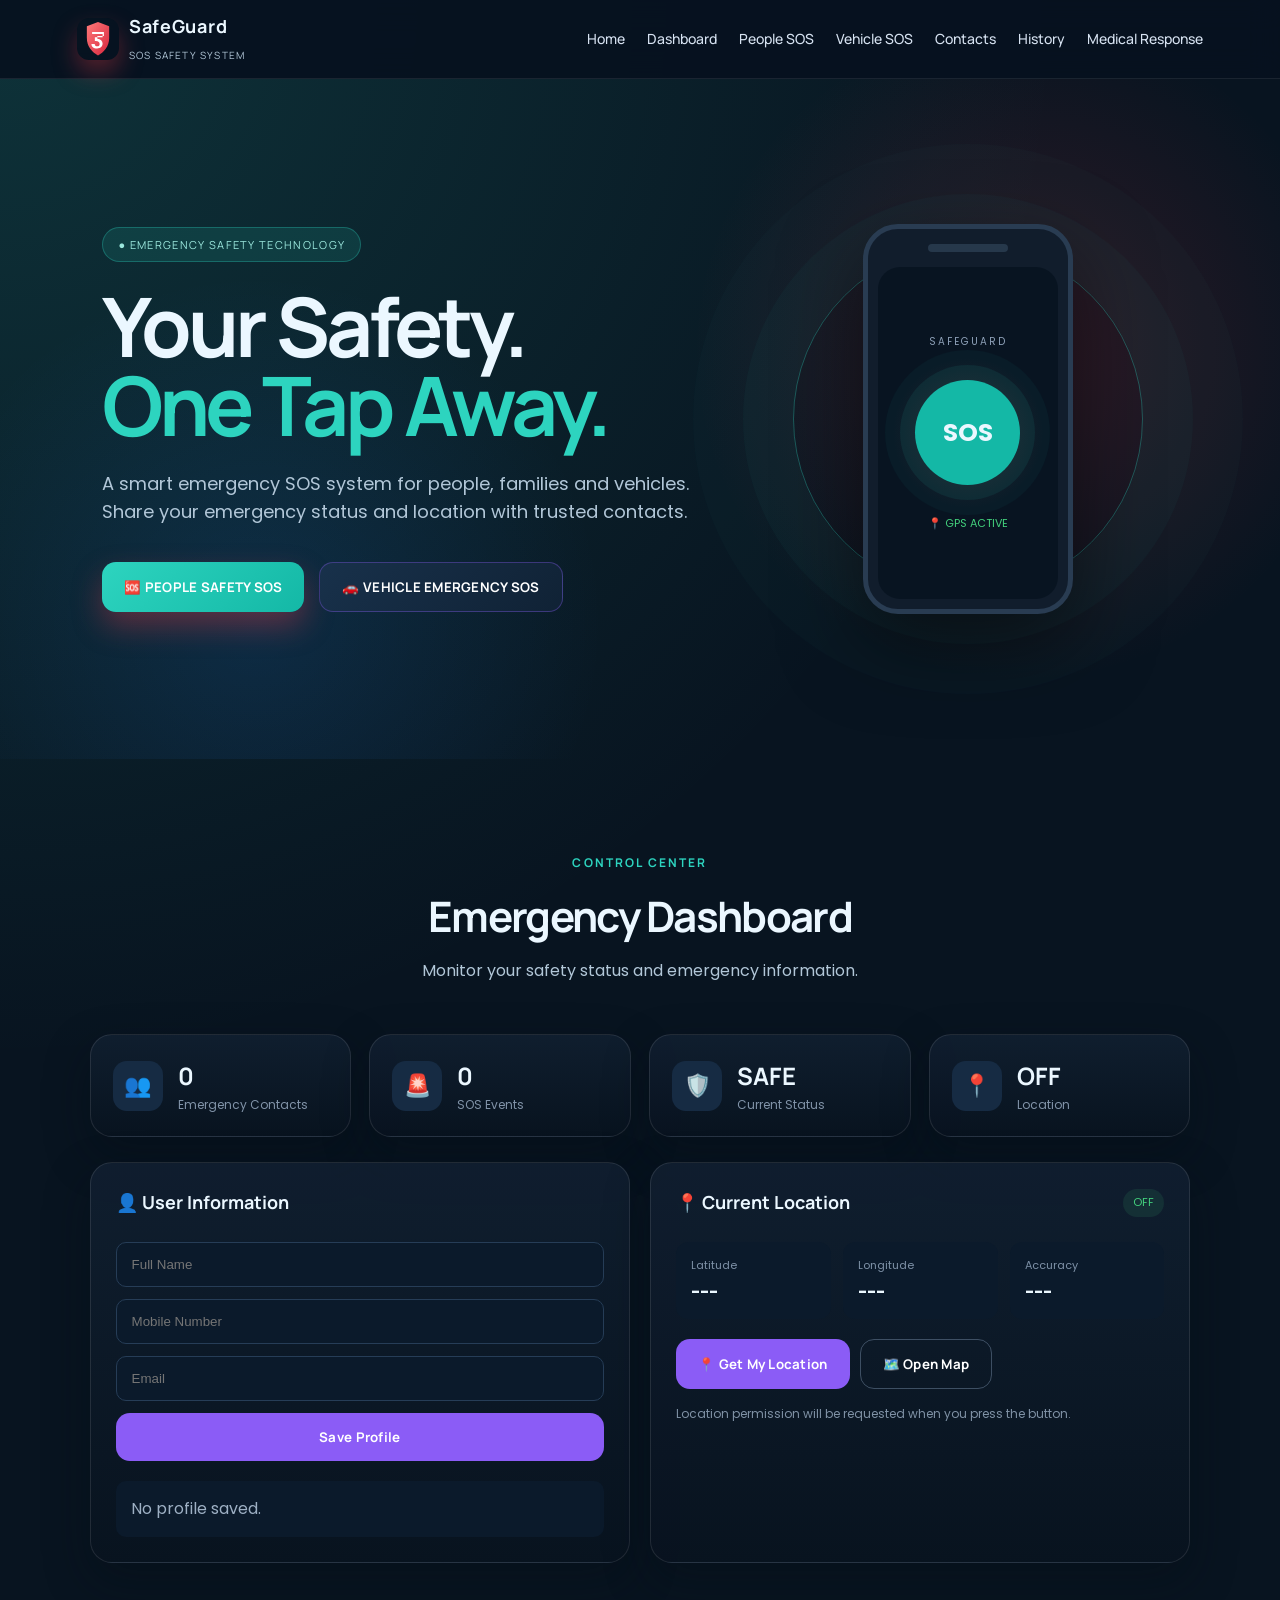
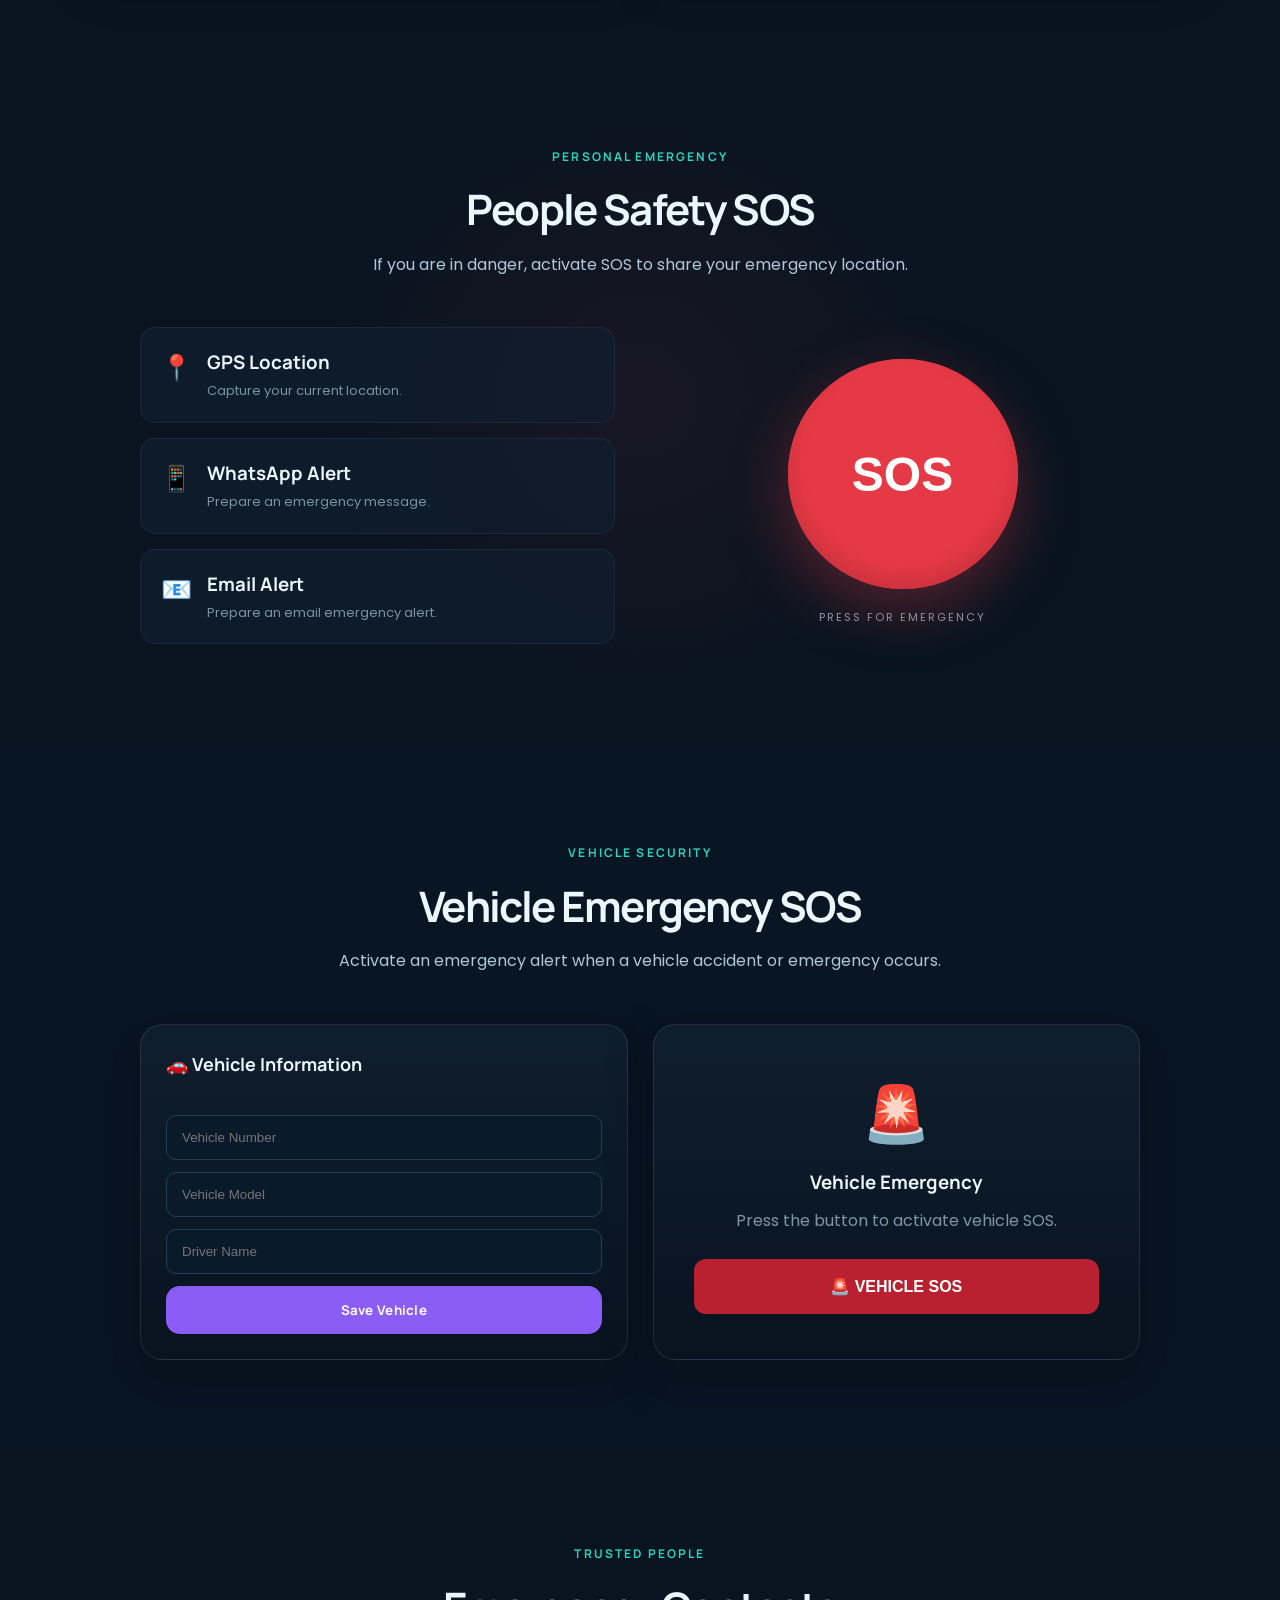
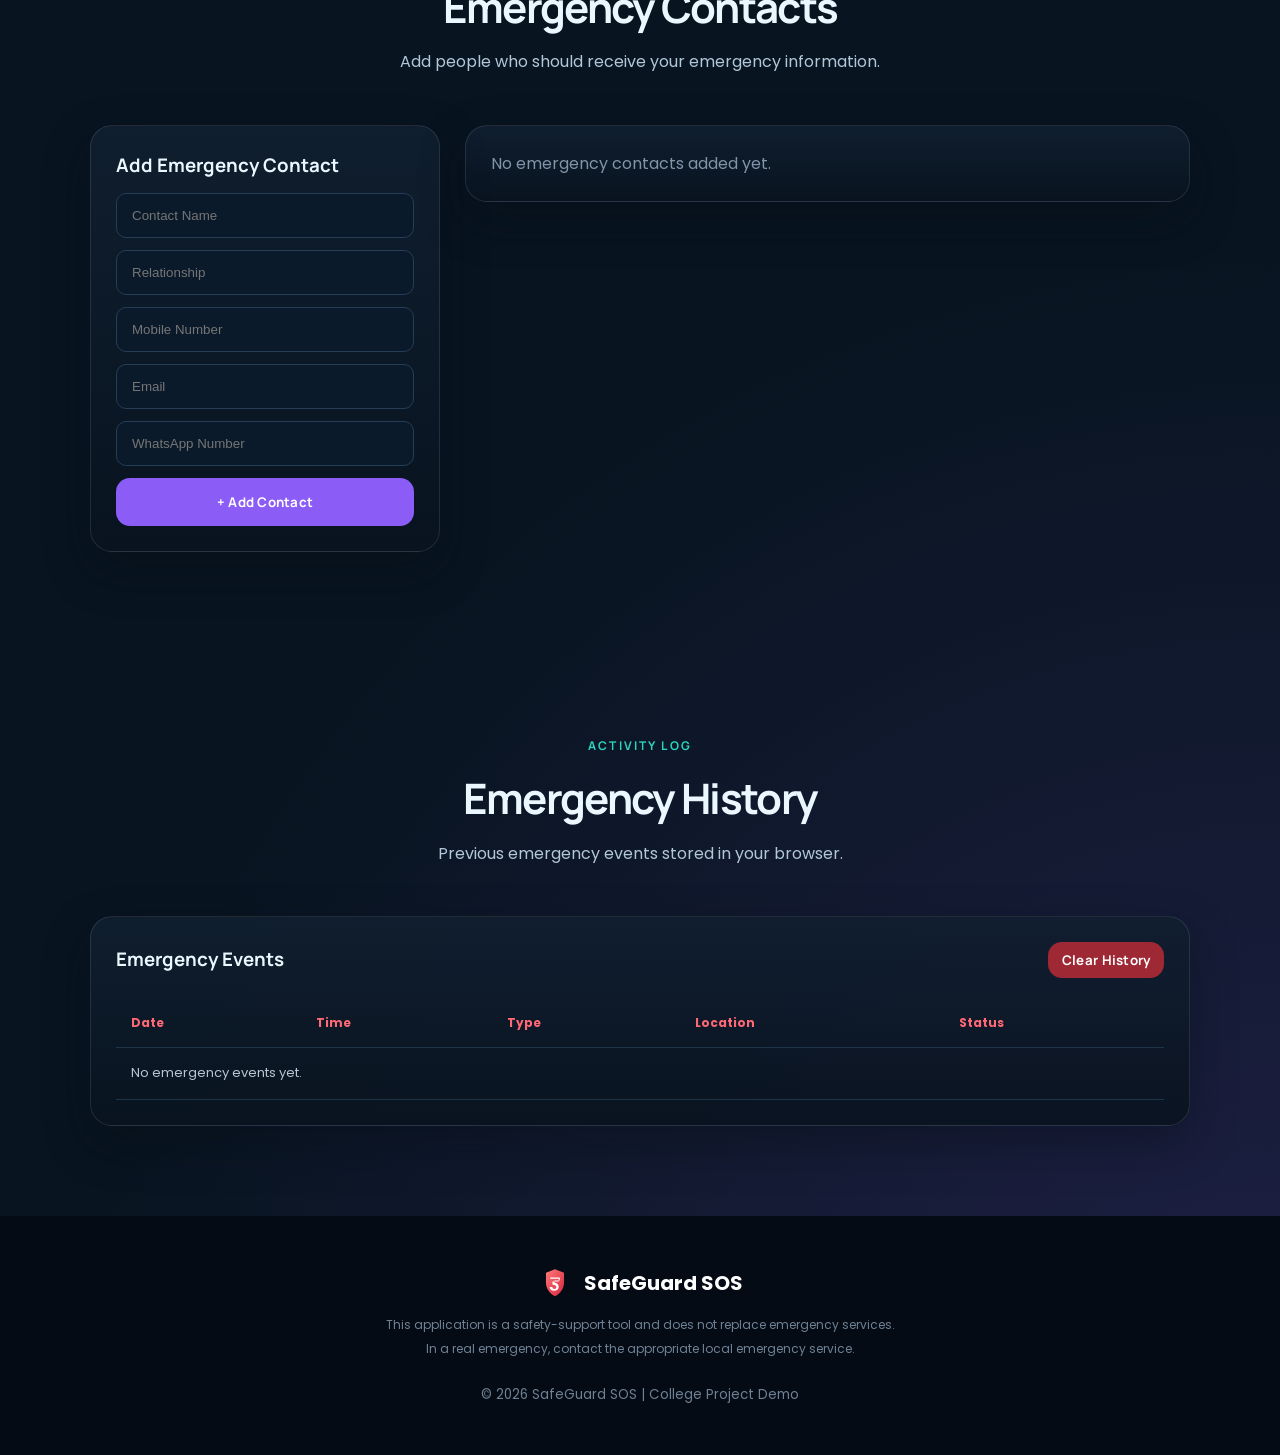
==== index.html @ 3268b8ea "Add files via upload" ====
<!doctype html>
<html lang="en">
  <head>
    <meta charset="UTF-8" />
    <meta name="viewport" content="width=device-width, initial-scale=1.0" />
    <meta name="description" content="SafeGuard SOS Emergency Safety System" />
    <title>SafeGuard SOS | Emergency Safety System</title>
    <link rel="stylesheet" href="style.css" />
  </head>

  <body>
    <!-- ================= NAVBAR ================= -->
    <header class="navbar">
      <div class="logo">
        <span class="logo-icon" aria-label="SafeGuard SOS logo">
          <svg viewBox="0 0 64 64" aria-hidden="true">
            <defs>
              <linearGradient
                id="logoGradient"
                x1="0%"
                y1="0%"
                x2="100%"
                y2="100%"
              >
                <stop offset="0%" stop-color="#ff7a7a" />
                <stop offset="100%" stop-color="#d7263d" />
              </linearGradient>
            </defs>
            <path
              d="M32 6 L49 12.5 V30.5 C49 43 41.5 52 32 57 C22.5 52 15 43 15 30.5 V12.5 L32 6 Z"
              fill="url(#logoGradient)"
            />
            <path
              d="M23 21.5H41V27.5H31V31.5C35.8 31.8 39 34.5 39 39C39 43.7 35.6 46.5 30.5 46.5C25.5 46.5 22 43.8 22 39.5H27C27 41.9 28.5 43.2 30.8 43.2C33.3 43.2 34.5 42 34.5 39.6C34.5 36.7 32.8 35.6 28.8 35.1L27.2 34.9V29.2H39V24.2H23V21.5Z"
              fill="#fff"
            />
          </svg>
        </span>
        <div>
          <strong>SafeGuard</strong>
          <small>SOS Safety System</small>
        </div>
      </div>

      <nav id="navMenu">
        <a href="#home">Home</a>
        <a href="#dashboard">Dashboard</a>
        <a href="#people">People SOS</a>
        <a href="#vehicle">Vehicle SOS</a>
        <a href="#contacts">Contacts</a>
        <a href="#history">History</a>
        <a href="medical-response.html">Medical Response</a>
      </nav>

      <button class="menu-btn" id="menuBtn">☰</button>
    </header>

    <!-- ================= HERO ================= -->
    <section id="home" class="hero">
      <div class="hero-content">
        <span class="badge">● EMERGENCY SAFETY TECHNOLOGY</span>

        <h1>Your Safety.<br /><span>One Tap Away.</span></h1>

        <p>
          A smart emergency SOS system for people, families and vehicles. Share
          your emergency status and location with trusted contacts.
        </p>

        <div class="hero-buttons">
          <button class="btn danger" onclick="startSOS('People Safety')">
            🆘 PEOPLE SAFETY SOS
          </button>

          <button class="btn secondary" onclick="startSOS('Vehicle Emergency')">
            🚗 VEHICLE EMERGENCY SOS
          </button>
        </div>
      </div>

      <div class="hero-visual">
        <div class="radar"></div>
        <div class="phone">
          <div class="phone-top"></div>
          <div class="phone-screen">
            <div class="mini-status">SAFEGUARD</div>
            <div class="mini-sos">SOS</div>
            <div class="mini-location">📍 GPS ACTIVE</div>
          </div>
        </div>
      </div>
    </section>

    <!-- ================= DASHBOARD ================= -->
    <section id="dashboard" class="section">
      <div class="section-title">
        <span>CONTROL CENTER</span>
        <h2>Emergency Dashboard</h2>
        <p>Monitor your safety status and emergency information.</p>
      </div>

      <div class="stats-grid">
        <div class="stat-card">
          <div class="stat-icon">👥</div>
          <div>
            <h3 id="contactCount">0</h3>
            <p>Emergency Contacts</p>
          </div>
        </div>

        <div class="stat-card">
          <div class="stat-icon">🚨</div>
          <div>
            <h3 id="eventCount">0</h3>
            <p>SOS Events</p>
          </div>
        </div>

        <div class="stat-card">
          <div class="stat-icon">🛡️</div>
          <div>
            <h3 id="statusText">SAFE</h3>
            <p>Current Status</p>
          </div>
        </div>

        <div class="stat-card">
          <div class="stat-icon">📍</div>
          <div>
            <h3 id="locationState">OFF</h3>
            <p>Location</p>
          </div>
        </div>
      </div>

      <div class="dashboard-grid">
        <div class="card profile-card">
          <div class="card-header">
            <h3>👤 User Information</h3>
          </div>

          <div class="profile-form">
            <input id="userName" type="text" placeholder="Full Name" />
            <input id="userMobile" type="tel" placeholder="Mobile Number" />
            <input id="userEmail" type="email" placeholder="Email" />
            <button class="btn primary" onclick="saveProfile()">
              Save Profile
            </button>
          </div>

          <div id="profileDisplay" class="profile-display">
            No profile saved.
          </div>
        </div>

        <div class="card location-card">
          <div class="card-header">
            <h3>📍 Current Location</h3>
            <span id="locationBadge" class="status-badge">OFF</span>
          </div>

          <div class="location-data">
            <div>
              <span>Latitude</span>
              <strong id="latitude">---</strong>
            </div>

            <div>
              <span>Longitude</span>
              <strong id="longitude">---</strong>
            </div>

            <div>
              <span>Accuracy</span>
              <strong id="accuracy">---</strong>
            </div>
          </div>

          <div class="button-row">
            <button class="btn primary" onclick="getCurrentLocation()">
              📍 Get My Location
            </button>

            <button class="btn outline" onclick="openMap()">🗺️ Open Map</button>
          </div>

          <p id="locationMessage" class="small-message">
            Location permission will be requested when you press the button.
          </p>
        </div>
      </div>
    </section>

    <!-- ================= PEOPLE SOS ================= -->
    <section id="people" class="section sos-section">
      <div class="section-title">
        <span>PERSONAL EMERGENCY</span>
        <h2>People Safety SOS</h2>
        <p>
          If you are in danger, activate SOS to share your emergency location.
        </p>
      </div>

      <div class="sos-container">
        <div class="sos-info">
          <div class="feature">
            <span>📍</span>
            <div>
              <h3>GPS Location</h3>
              <p>Capture your current location.</p>
            </div>
          </div>

          <div class="feature">
            <span>📱</span>
            <div>
              <h3>WhatsApp Alert</h3>
              <p>Prepare an emergency message.</p>
            </div>
          </div>

          <div class="feature">
            <span>📧</span>
            <div>
              <h3>Email Alert</h3>
              <p>Prepare an email emergency alert.</p>
            </div>
          </div>
        </div>

        <div class="sos-button-wrapper">
          <div class="pulse-ring"></div>
          <button class="big-sos" onclick="startSOS('People Safety')">
            SOS
          </button>
          <p>PRESS FOR EMERGENCY</p>
        </div>
      </div>
    </section>

    <!-- ================= VEHICLE SOS ================= -->
    <section id="vehicle" class="section vehicle-section">
      <div class="section-title">
        <span>VEHICLE SECURITY</span>
        <h2>Vehicle Emergency SOS</h2>
        <p>
          Activate an emergency alert when a vehicle accident or emergency
          occurs.
        </p>
      </div>

      <div class="vehicle-grid">
        <div class="card">
          <div class="card-header">
            <h3>🚗 Vehicle Information</h3>
          </div>

          <input id="vehicleNumber" type="text" placeholder="Vehicle Number" />
          <input id="vehicleModel" type="text" placeholder="Vehicle Model" />
          <input id="driverName" type="text" placeholder="Driver Name" />

          <button class="btn primary full" onclick="saveVehicle()">
            Save Vehicle
          </button>
        </div>

        <div class="vehicle-sos-card">
          <div class="vehicle-icon">🚨</div>
          <h3>Vehicle Emergency</h3>
          <p>Press the button to activate vehicle SOS.</p>

          <button
            class="vehicle-sos-btn"
            onclick="startSOS('Vehicle Emergency')"
          >
            🚨 VEHICLE SOS
          </button>
        </div>
      </div>
    </section>

    <!-- ================= CONTACTS ================= -->
    <section id="contacts" class="section">
      <div class="section-title">
        <span>TRUSTED PEOPLE</span>
        <h2>Emergency Contacts</h2>
        <p>Add people who should receive your emergency information.</p>
      </div>

      <div class="contacts-grid">
        <div class="card contact-form">
          <h3>Add Emergency Contact</h3>

          <input id="contactName" type="text" placeholder="Contact Name" />
          <input id="relationship" type="text" placeholder="Relationship" />
          <input id="contactMobile" type="tel" placeholder="Mobile Number" />
          <input id="contactEmail" type="email" placeholder="Email" />
          <input id="whatsappNumber" type="tel" placeholder="WhatsApp Number" />

          <button class="btn primary full" onclick="saveContact()">
            + Add Contact
          </button>
        </div>

        <div>
          <div id="contactsList" class="contact-list"></div>
        </div>
      </div>
    </section>

    <!-- ================= HISTORY ================= -->
    <section id="history" class="section">
      <div class="section-title">
        <span>ACTIVITY LOG</span>
        <h2>Emergency History</h2>
        <p>Previous emergency events stored in your browser.</p>
      </div>

      <div class="card history-card">
        <div class="history-top">
          <h3>Emergency Events</h3>
          <button class="btn danger-small" onclick="clearHistory()">
            Clear History
          </button>
        </div>

        <div class="table-container">
          <table>
            <thead>
              <tr>
                <th>Date</th>
                <th>Time</th>
                <th>Type</th>
                <th>Location</th>
                <th>Status</th>
              </tr>
            </thead>

            <tbody id="historyTable"></tbody>
          </table>
        </div>
      </div>
    </section>

    <!-- ================= EMERGENCY RESULT ================= -->
    <section id="emergencyResult" class="section emergency-result hidden">
      <div class="emergency-active">
        <div class="emergency-icon">🚨</div>

        <h2>SOS ACTIVE</h2>

        <p id="emergencyType">Emergency detected</p>

        <div class="message-box">
          <h3>Emergency Message</h3>
          <textarea id="emergencyMessage" readonly></textarea>

          <div class="button-row">
            <button class="btn primary" onclick="copyMessage()">
              📋 COPY MESSAGE
            </button>

            <button class="btn whatsapp" onclick="sendWhatsAppAlert()">
              💬 SEND VIA WHATSAPP
            </button>

            <button class="btn email" onclick="sendEmailAlert()">
              📧 SEND EMAIL ALERT
            </button>
          </div>
        </div>

        <div class="button-row response-actions">
          <a class="btn primary medical-link" href="medical-response.html"
            >🩺 DOCTOR & AMBULANCE DETAILS</a
          >
          <button class="btn resolve" onclick="resolveEmergency()">
            ✓ RESOLVE EMERGENCY
          </button>
        </div>
      </div>
    </section>

    <!-- ================= FOOTER ================= -->
    <footer>
      <div class="footer-logo">
        <span class="footer-logo-mark" aria-label="SafeGuard SOS logo">
          <svg viewBox="0 0 64 64" aria-hidden="true">
            <defs>
              <linearGradient
                id="footerLogoGradient"
                x1="0%"
                y1="0%"
                x2="100%"
                y2="100%"
              >
                <stop offset="0%" stop-color="#ff7a7a" />
                <stop offset="100%" stop-color="#d7263d" />
              </linearGradient>
            </defs>
            <path
              d="M32 6 L49 12.5 V30.5 C49 43 41.5 52 32 57 C22.5 52 15 43 15 30.5 V12.5 L32 6 Z"
              fill="url(#footerLogoGradient)"
            />
            <path
              d="M23 21.5H41V27.5H31V31.5C35.8 31.8 39 34.5 39 39C39 43.7 35.6 46.5 30.5 46.5C25.5 46.5 22 43.8 22 39.5H27C27 41.9 28.5 43.2 30.8 43.2C33.3 43.2 34.5 42 34.5 39.6C34.5 36.7 32.8 35.6 28.8 35.1L27.2 34.9V29.2H39V24.2H23V21.5Z"
              fill="#fff"
            />
          </svg>
        </span>
        SafeGuard SOS
      </div>

      <p>
        This application is a safety-support tool and does not replace emergency
        services.
      </p>

      <p>
        In a real emergency, contact the appropriate local emergency service.
      </p>

      <small>© 2026 SafeGuard SOS | College Project Demo</small>
    </footer>

    <!-- ================= COUNTDOWN MODAL ================= -->
    <div id="countdownModal" class="modal hidden">
      <div class="modal-content">
        <div class="modal-icon">🚨</div>

        <h2 id="countdownTitle">SOS ACTIVATING...</h2>

        <p>
          Tap ACTIVATE NOW to send the emergency alert, or CANCEL SOS to exit.
        </p>

        <div class="button-row center">
          <button class="btn danger" onclick="activateNow()">
            ACTIVATE NOW
          </button>

          <button class="btn outline" onclick="cancelSOS()">CANCEL SOS</button>
        </div>
      </div>
    </div>

    <!-- ================= TOAST ================= -->
    <div id="toast" class="toast"></div>

    <script src="script.js"></script>
  </body>
</html>
---- style.css ----
/* =========================================
   SAFEGUARD SOS
   MAIN STYLESHEET
========================================= */

@import url('https://fonts.googleapis.com/css2?family=Manrope:wght@400;500;600;700;800&family=Poppins:wght@400;500;600;700;800&display=swap');

:root {
  --bg-900: #081420;
  --bg-800: #102235;
  --bg-700: #18314b;
  --card: rgba(15, 28, 39, 0.82);
  --card-strong: rgba(19, 36, 48, 0.96);
  --primary: #2dd4bf;
  --primary-strong: #14b8a6;
  --secondary: #8b5cf6;
  --secondary-deep: #7c3aed;
  --text: #ebf7ff;
  --muted: #b2c7d8;
  --muted-2: #7d8ea4;
  --line: rgba(255, 255, 255, 0.1);
  --shadow: 0 18px 45px rgba(4, 12, 20, 0.38);
}

* {
  margin: 0;
  padding: 0;
  box-sizing: border-box;
}

html {
  scroll-behavior: smooth;
}

body {
  font-family: 'Poppins', 'Segoe UI', sans-serif;
  background:
    radial-gradient(circle at top left, rgba(45, 212, 191, 0.16), transparent 22%),
    radial-gradient(circle at bottom right, rgba(139, 92, 246, 0.18), transparent 25%),
    var(--bg-900);
  color: var(--text);
  line-height: 1.6;
}

h1,
h2,
h3,
.logo strong,
.logo small,
.navbar a,
.btn,
.badge,
.section-title span {
  font-family: 'Manrope', 'Poppins', sans-serif;
}

/* =========================================
   NAVBAR
========================================= */

.navbar {
  position: sticky;
  top: 0;
  z-index: 1000;

  min-height: 72px;
  padding: 12px 6%;

  display: flex;
  align-items: center;
  justify-content: space-between;

  background: rgba(7, 17, 31, 0.94);
  border-bottom: 1px solid rgba(255, 255, 255, 0.08);
  backdrop-filter: blur(15px);
}

.logo {
  display: flex;
  align-items: center;
  gap: 10px;
}

.logo-icon {
  width: 42px;
  height: 42px;

  display: grid;
  place-items: center;

  border-radius: 12px;
  overflow: hidden;
  box-shadow: 0 12px 24px rgba(230, 57, 70, 0.35);
}

.logo-icon svg,
.footer-logo-mark svg {
  display: block;
  width: 100%;
  height: 100%;
}

.logo strong {
  display: block;
  font-size: 18px;
  font-weight: 700;
  letter-spacing: 0.04em;
}

.logo small {
  color: var(--muted);
  font-size: 10px;
  letter-spacing: 0.12em;
  text-transform: uppercase;
}

nav {
  display: flex;
  gap: 22px;
}

nav a {
  color: #d6e2f1;
  text-decoration: none;
  font-size: 14px;
  font-weight: 500;
  transition: 0.3s;
}

nav a:hover {
  color: var(--primary);
}

.menu-btn {
  display: none;
  background: none;
  border: none;
  color: white;
  font-size: 28px;
  cursor: pointer;
}

/* =========================================
   HERO
========================================= */

.hero {
  min-height: 680px;

  display: flex;
  align-items: center;
  justify-content: space-between;

  padding: 80px 8%;

  background:
    radial-gradient(
      circle at 80% 40%,
      rgba(230, 57, 70, 0.18),
      transparent 30%
    ),
    radial-gradient(
      circle at 20% 80%,
      rgba(38, 132, 255, 0.13),
      transparent 30%
    );
}

.hero-content {
  max-width: 650px;
}

.badge {
  display: inline-block;

  padding: 8px 15px;
  margin-bottom: 25px;

  color: #9be7dd;
  background: rgba(45, 212, 191, 0.12);

  border: 1px solid rgba(45, 212, 191, 0.3);
  border-radius: 50px;

  font-size: 11px;
  letter-spacing: 0.12em;
  text-transform: uppercase;
}

.hero h1 {
  font-size: clamp(45px, 7vw, 82px);
  line-height: 0.96;
  margin-bottom: 25px;
  letter-spacing: -0.05em;
  font-weight: 700;
}

.hero h1 span {
  color: var(--primary);
}

.hero p {
  max-width: 600px;
  color: var(--muted);
  font-size: 18px;
  margin-bottom: 35px;
}

.hero-buttons {
  display: flex;
  gap: 15px;
  flex-wrap: wrap;
}

/* =========================================
   BUTTONS
========================================= */

.btn {
  border: none;
  border-radius: 14px;

  padding: 15px 22px;

  color: white;
  font-weight: 700;
  letter-spacing: 0.02em;

  cursor: pointer;
  transition: 0.25s ease;
}

.btn:hover {
  transform: translateY(-2px);
  box-shadow: 0 10px 24px rgba(0, 0, 0, 0.2);
}

.danger {
  background: linear-gradient(135deg, var(--primary), var(--primary-strong));
  box-shadow: 0 14px 30px rgba(230, 57, 70, 0.36);
}

.secondary {
  background: linear-gradient(135deg, var(--bg-700), var(--bg-800));
  border: 1px solid rgba(139, 92, 246, 0.35);
}

.primary {
  background: var(--secondary);
}

.outline {
  background: transparent;
  border: 1px solid rgba(155, 180, 211, 0.35);
}

.whatsapp {
  background: #10b981;
}

.email {
  background: #2864c7;
}

.resolve {
  background: #168b54;
}

.danger-small {
  padding: 9px 14px;
  background: #9e2935;
}

.full {
  width: 100%;
}

.button-row {
  display: flex;
  gap: 10px;
  flex-wrap: wrap;
}

.center {
  justify-content: center;
}

/* =========================================
   HERO PHONE
========================================= */

.hero-visual {
  width: 420px;
  height: 420px;

  position: relative;

  display: grid;
  place-items: center;
}

.radar {
  position: absolute;

  width: 350px;
  height: 350px;

  border-radius: 50%;

  border: 1px solid rgba(45, 212, 191, 0.35);
  box-shadow:
    0 0 0 50px rgba(45, 212, 191, 0.03),
    0 0 0 100px rgba(45, 212, 191, 0.02);
}

.phone {
  position: relative;
  z-index: 2;

  width: 210px;
  height: 390px;

  padding: 10px;

  background: #111d2c;

  border: 5px solid #293c52;
  border-radius: 35px;

  box-shadow: 0 30px 80px rgba(0, 0, 0, 0.5);
}

.phone-top {
  width: 80px;
  height: 8px;

  margin: 5px auto 15px;

  background: #26384b;
  border-radius: 20px;
}

.phone-screen {
  height: calc(100% - 28px);

  display: flex;
  flex-direction: column;
  align-items: center;
  justify-content: center;

  background:
    radial-gradient(circle, rgba(230, 57, 70, 0.16), transparent 40%), #081421;

  border-radius: 22px;
}

.mini-status {
  color: #8ea1b8;
  font-size: 10px;
  letter-spacing: 2px;
}

.mini-sos {
  width: 105px;
  height: 105px;

  display: grid;
  place-items: center;

  margin: 30px 0;

  background: var(--primary-strong);

  border-radius: 50%;

  font-size: 25px;
  font-weight: bold;

  box-shadow:
    0 0 0 15px rgba(45, 212, 191, 0.08),
    0 0 0 30px rgba(45, 212, 191, 0.04);
}

.mini-location {
  color: #43d17d;
  font-size: 11px;
}

/* =========================================
   SECTIONS
========================================= */

.section {
  padding: 90px 7%;
}

.section-title {
  text-align: center;
  max-width: 700px;
  margin: 0 auto 50px;
}

.section-title span {
  color: var(--primary);
  font-size: 12px;
  font-weight: 700;
  letter-spacing: 0.18em;
  text-transform: uppercase;
}

.section-title h2 {
  font-size: clamp(32px, 4vw, 42px);
  margin: 8px 0;
  letter-spacing: -0.04em;
}

.section-title p {
  color: var(--muted);
}

/* =========================================
   CARDS
========================================= */

.card,
.stat-card,
.vehicle-sos-card,
.map-card,
.emergency-active {
  background: linear-gradient(180deg, rgba(17, 31, 48, 0.9), rgba(9, 19, 31, 0.9));

  border: 1px solid var(--line);

  border-radius: 22px;

  box-shadow: var(--shadow);
}

.card {
  padding: 25px;
}

.card-header {
  display: flex;
  justify-content: space-between;
  align-items: center;
  margin-bottom: 25px;
}

.card-header h3 {
  font-size: 18px;
}

/* =========================================
   STATS
========================================= */

.stats-grid {
  display: grid;
  grid-template-columns: repeat(4, 1fr);
  gap: 18px;
  margin-bottom: 25px;
}

.stat-card {
  padding: 22px;

  display: flex;
  align-items: center;
  gap: 15px;
}

.stat-icon {
  width: 50px;
  height: 50px;

  display: grid;
  place-items: center;

  background: #162b43;
  border-radius: 14px;

  font-size: 22px;
}

.stat-card h3 {
  font-size: 24px;
}

.stat-card p {
  color: #8193a8;
  font-size: 12px;
}

/* =========================================
   DASHBOARD
========================================= */

.dashboard-grid {
  display: grid;
  grid-template-columns: 1fr 1fr;
  gap: 20px;
}

.profile-form {
  display: grid;
  gap: 12px;
}

input,
textarea {
  width: 100%;

  padding: 14px 15px;

  background: #0b1a2b;

  border: 1px solid #263d57;
  border-radius: 10px;

  color: white;

  outline: none;
}

input:focus,
textarea:focus {
  border-color: #247cff;
}

.profile-display {
  margin-top: 20px;

  padding: 15px;

  background: #0b1a2b;

  border-radius: 10px;

  color: #9eb0c4;
}

.location-data {
  display: grid;
  grid-template-columns: repeat(3, 1fr);
  gap: 12px;
  margin-bottom: 20px;
}

.location-data div,
.map-details > div {
  padding: 15px;
  background: #0b1a2b;
  border-radius: 12px;
}

.location-data span,
.map-details span {
  display: block;
  color: #7e91a7;
  font-size: 11px;
}

.location-data strong,
.map-details strong {
  display: block;
  margin-top: 4px;
  word-break: break-word;
}

.status-badge {
  padding: 5px 10px;
  background: rgba(67, 209, 125, 0.1);
  color: #43d17d;
  border-radius: 30px;
  font-size: 11px;
}

.small-message {
  margin-top: 15px;
  color: #7f91a5;
  font-size: 12px;
}

/* =========================================
   PEOPLE SOS
========================================= */

.sos-section {
  background: radial-gradient(
    circle at center,
    rgba(230, 57, 70, 0.08),
    transparent 45%
  );
}

.sos-container {
  max-width: 1000px;
  margin: auto;

  display: grid;
  grid-template-columns: 1fr 1fr;
  align-items: center;
  gap: 50px;
}

.feature {
  display: flex;
  gap: 15px;

  padding: 20px;

  margin-bottom: 15px;

  background: rgba(17, 31, 48, 0.7);

  border: 1px solid rgba(255, 255, 255, 0.06);
  border-radius: 15px;
}

.feature > span {
  font-size: 25px;
}

.feature h3 {
  margin-bottom: 3px;
}

.feature p {
  color: #7f91a5;
  font-size: 13px;
}

.sos-button-wrapper {
  text-align: center;
  position: relative;
}

.big-sos {
  position: relative;
  z-index: 3;

  width: 230px;
  height: 230px;

  border: none;
  border-radius: 50%;

  background: #e63946;

  color: white;

  font-size: 48px;
  font-weight: 900;

  cursor: pointer;

  box-shadow:
    0 20px 60px rgba(230, 57, 70, 0.35),
    inset 0 -10px 20px rgba(0, 0, 0, 0.12);

  transition: 0.3s;
}

.big-sos:hover {
  transform: scale(1.04);
}

.sos-button-wrapper > p {
  margin-top: 20px;
  color: #8b9bae;
  font-size: 11px;
  letter-spacing: 2px;
}

.pulse-ring {
  position: absolute;

  width: 230px;
  height: 230px;

  left: 50%;
  top: 0;

  transform: translateX(-50%);

  border-radius: 50%;

  border: 2px solid #e63946;

  animation: pulse 2s infinite;
}

@keyframes pulse {
  0% {
    transform: translateX(-50%) scale(1);
    opacity: 0.8;
  }

  100% {
    transform: translateX(-50%) scale(1.7);
    opacity: 0;
  }
}

/* =========================================
   VEHICLE
========================================= */

.vehicle-section {
  background: #081522;
}

.vehicle-grid {
  display: grid;
  grid-template-columns: 1fr 1fr;
  gap: 25px;

  max-width: 1000px;
  margin: auto;
}

.vehicle-grid .card {
  display: flex;
  flex-direction: column;
  gap: 12px;
}

.vehicle-sos-card {
  padding: 40px;
  text-align: center;

  display: flex;
  flex-direction: column;
  align-items: center;
  justify-content: center;
}

.vehicle-icon {
  font-size: 55px;
  margin-bottom: 10px;
}

.vehicle-sos-card p {
  color: #8294a9;
  margin: 10px 0 25px;
}

.vehicle-sos-btn {
  width: 100%;
  padding: 18px;

  background: #b92131;

  color: white;
  border: none;
  border-radius: 12px;

  font-weight: bold;
  font-size: 16px;

  cursor: pointer;
}

/* =========================================
   CONTACTS
========================================= */

.contacts-grid {
  max-width: 1100px;
  margin: auto;

  display: grid;
  grid-template-columns: 350px 1fr;
  gap: 25px;
}

.contact-form {
  display: flex;
  flex-direction: column;
  gap: 12px;
}

.contact-list {
  display: grid;
  gap: 15px;
}

.contact-item {
  padding: 20px;

  background: #111f30;

  border: 1px solid rgba(255, 255, 255, 0.07);
  border-radius: 16px;

  display: flex;
  justify-content: space-between;
  align-items: center;
}

.contact-item h3 {
  margin-bottom: 5px;
}

.contact-item p {
  color: #8799ad;
  font-size: 13px;
}

/* =========================================
   MAP
========================================= */

.map-card {
  max-width: 1100px;
  margin: auto;

  padding: 25px;

  display: grid;
  grid-template-columns: 1.5fr 1fr;
  gap: 25px;
}

.map-placeholder {
  min-height: 350px;

  display: flex;
  flex-direction: column;
  align-items: center;
  justify-content: center;

  background:
    linear-gradient(rgba(20, 55, 75, 0.6) 1px, transparent 1px),
    linear-gradient(90deg, rgba(20, 55, 75, 0.6) 1px, transparent 1px), #081722;

  background-size: 40px 40px;

  border-radius: 15px;

  text-align: center;
}

.map-pin {
  font-size: 55px;
  animation: mapBounce 1.5s infinite;
}

@keyframes mapBounce {
  50% {
    transform: translateY(-10px);
  }
}

.map-placeholder p {
  color: #75889d;
}

.map-details {
  display: flex;
  flex-direction: column;
  gap: 12px;
}

/* =========================================
   HISTORY
========================================= */

.history-top {
  display: flex;
  align-items: center;
  justify-content: space-between;
  margin-bottom: 20px;
}

.table-container {
  overflow-x: auto;
}

table {
  width: 100%;
  border-collapse: collapse;
}

th,
td {
  text-align: left;
  padding: 15px;

  border-bottom: 1px solid #203449;

  white-space: nowrap;
}

th {
  color: #ff6875;
  font-size: 12px;
}

td {
  color: #b8c5d2;
  font-size: 13px;
}

/* =========================================
   EMERGENCY RESULT
========================================= */

.emergency-result {
  background: radial-gradient(
    circle at center,
    rgba(230, 57, 70, 0.15),
    transparent 50%
  );
}

.emergency-active {
  max-width: 850px;
  margin: auto;

  padding: 40px;

  text-align: center;

  border: 1px solid rgba(230, 57, 70, 0.3);
}

.emergency-icon {
  font-size: 55px;

  animation: emergencyBlink 1s infinite;
}

@keyframes emergencyBlink {
  50% {
    opacity: 0.35;
  }
}

.emergency-active h2 {
  color: #ff4757;
  font-size: 35px;
}

.emergency-active > p {
  color: #9aacbf;
  margin-bottom: 25px;
}

.message-box {
  text-align: left;

  padding: 20px;

  background: #081522;
  border-radius: 15px;
}

.message-box h3 {
  margin-bottom: 10px;
}

.message-box textarea {
  height: 180px;
  resize: none;
  margin-bottom: 15px;
}

/* =========================================
   MODAL
========================================= */

.modal {
  position: fixed;
  z-index: 3000;

  inset: 0;

  display: grid;
  place-items: center;

  padding: 20px;

  background: rgba(0, 0, 0, 0.75);
  backdrop-filter: blur(8px);
}

.modal-content {
  width: min(500px, 100%);

  padding: 40px;

  text-align: center;

  background: #101e2f;

  border: 1px solid rgba(255, 255, 255, 0.1);
  border-radius: 25px;
}

.modal-icon {
  font-size: 50px;
}

.modal-content h2 {
  margin-top: 10px;
  color: #ff4757;
}

#countdownNumber {
  font-size: 100px;
  font-weight: 900;
  color: #ff4757;

  line-height: 1.1;

  margin: 15px;
}

/* =========================================
   TOAST
========================================= */

.toast {
  position: fixed;

  right: 25px;
  bottom: 25px;

  z-index: 5000;

  max-width: 350px;

  padding: 15px 20px;

  background: #182a3e;

  border-left: 4px solid #247cff;

  border-radius: 10px;

  color: white;

  transform: translateY(150px);
  opacity: 0;

  transition: 0.3s;
}

.toast.show {
  transform: translateY(0);
  opacity: 1;
}

.toast.error {
  border-left-color: #e63946;
}

.toast.success {
  border-left-color: #43d17d;
}

/* =========================================
   FOOTER
========================================= */

footer {
  padding: 50px 7%;

  text-align: center;

  background: #040b14;

  color: #6f8195;
}

.footer-logo {
  display: flex;
  align-items: center;
  justify-content: center;
  gap: 12px;

  color: white;
  font-weight: bold;
  font-size: 20px;
  margin-bottom: 15px;
}

.footer-logo-mark {
  width: 34px;
  height: 34px;
  display: inline-flex;
  align-items: center;
  justify-content: center;
  border-radius: 10px;
  overflow: hidden;
}

footer p {
  font-size: 12px;
  max-width: 650px;
  margin: 5px auto;
}

footer small {
  display: block;
  margin-top: 25px;
}

/* =========================================
   UTILITY
========================================= */

.hidden {
  display: none !important;
}

/* =========================================
   RESPONSIVE
========================================= */

@media (max-width: 1000px) {
  nav {
    gap: 12px;
  }

  nav a {
    font-size: 12px;
  }

  .hero {
    text-align: center;
    flex-direction: column;
    gap: 60px;
  }

  .hero-buttons {
    justify-content: center;
  }

  .stats-grid {
    grid-template-columns: repeat(2, 1fr);
  }
}

@media (max-width: 768px) {
  .navbar {
    padding: 12px 5%;
  }

  nav {
    position: absolute;

    top: 72px;
    left: 0;
    right: 0;

    display: none;
    flex-direction: column;

    padding: 20px;

    background: #081522;

    border-bottom: 1px solid #203449;
  }

  nav.active {
    display: flex;
  }

  .menu-btn {
    display: block;
  }

  .hero {
    padding: 70px 5%;
    min-height: auto;
  }

  .hero-visual {
    transform: scale(0.8);
  }

  .section {
    padding: 70px 5%;
  }

  .dashboard-grid,
  .sos-container,
  .vehicle-grid,
  .contacts-grid,
  .map-card {
    grid-template-columns: 1fr;
  }

  .stats-grid {
    grid-template-columns: 1fr 1fr;
  }

  .location-data {
    grid-template-columns: 1fr;
  }

  .big-sos {
    width: 190px;
    height: 190px;
    font-size: 40px;
  }

  .pulse-ring {
    width: 190px;
    height: 190px;
  }
}

@media (max-width: 500px) {
  .hero h1 {
    font-size: 45px;
  }

  .hero p {
    font-size: 15px;
  }

  .stats-grid {
    grid-template-columns: 1fr;
  }

  .hero-buttons,
  .button-row {
    flex-direction: column;
  }

  .hero-buttons .btn,
  .button-row .btn {
    width: 100%;
  }

  .modal-content {
    padding: 25px;
  }

  #countdownNumber {
    font-size: 75px;
  }

  .emergency-active {
    padding: 20px;
  }
}


/* Medical response link shown after SOS activation */
.response-actions { justify-content: center; margin-top: 18px; }
.medical-link { display: inline-flex; align-items: center; justify-content: center; text-decoration: none; }
@media (max-width: 500px) { .response-actions { flex-direction: column; } .response-actions > * { width: 100%; text-align: center; } }
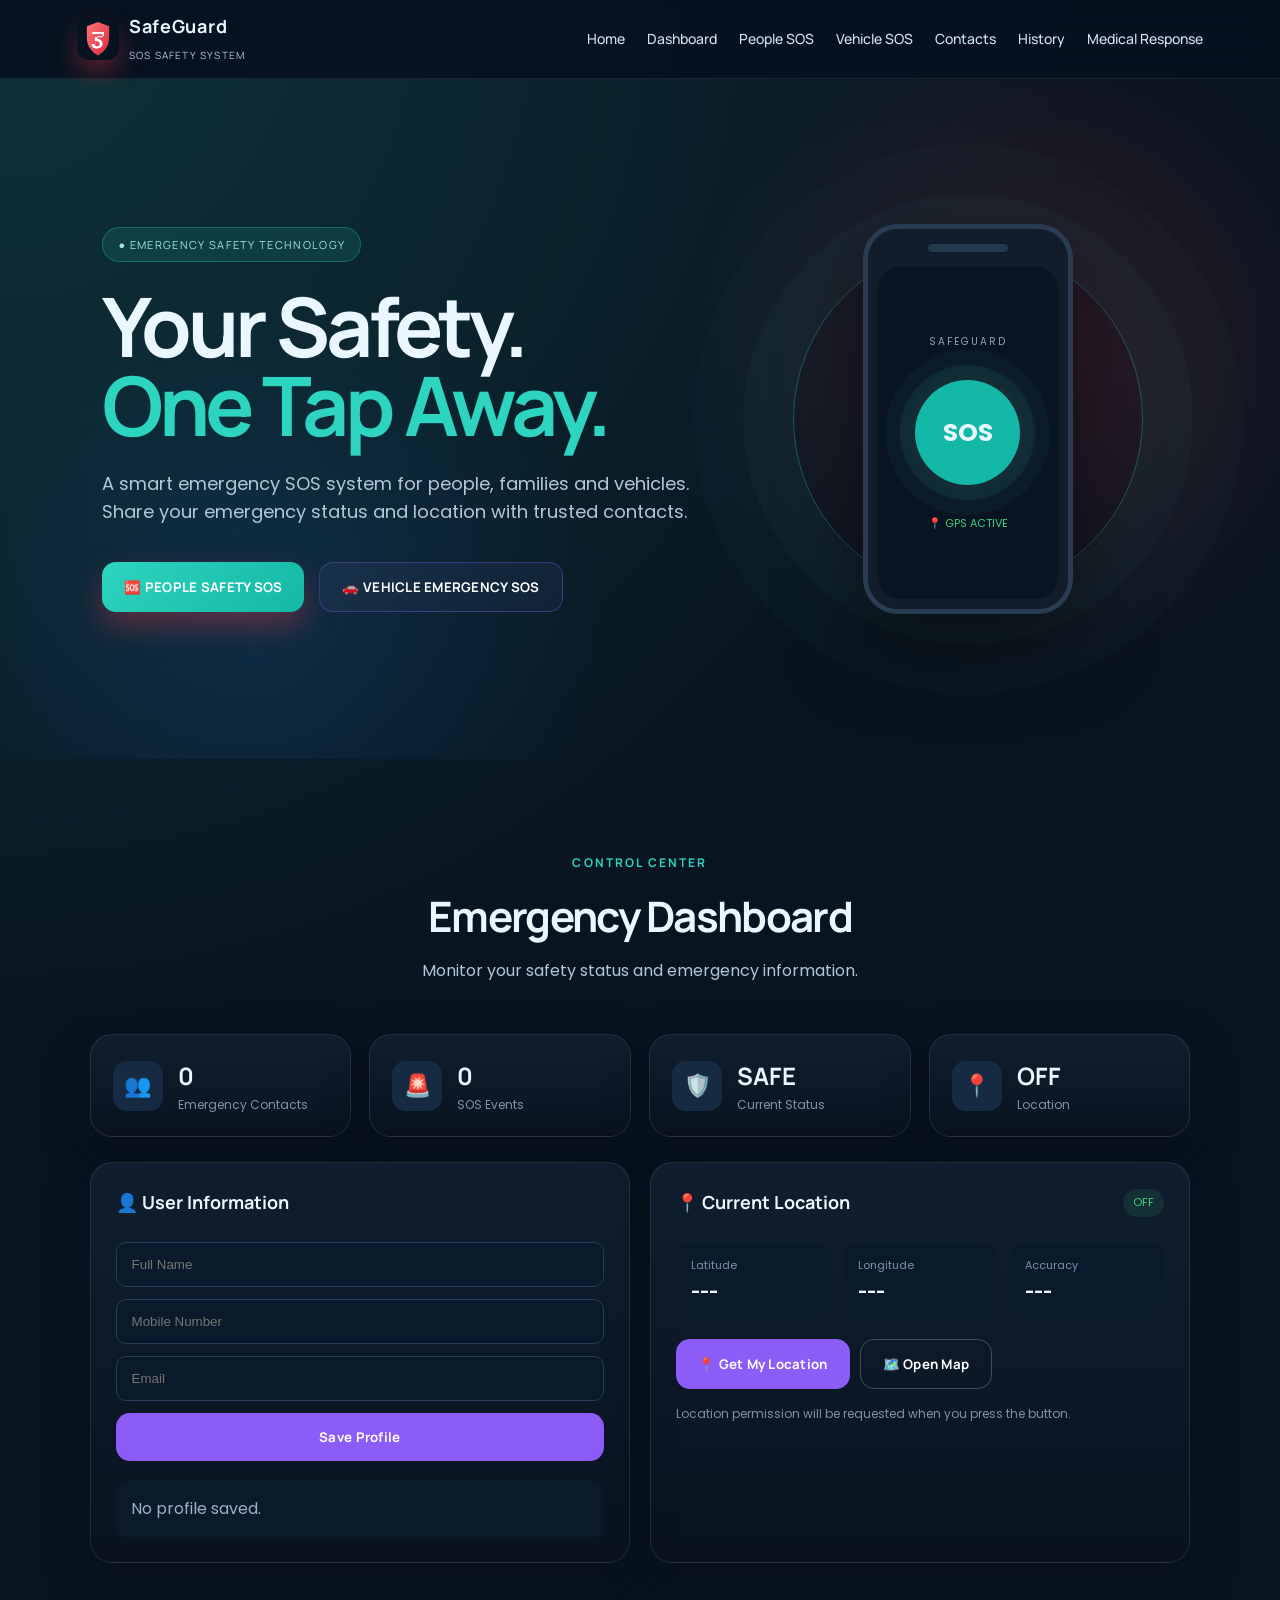
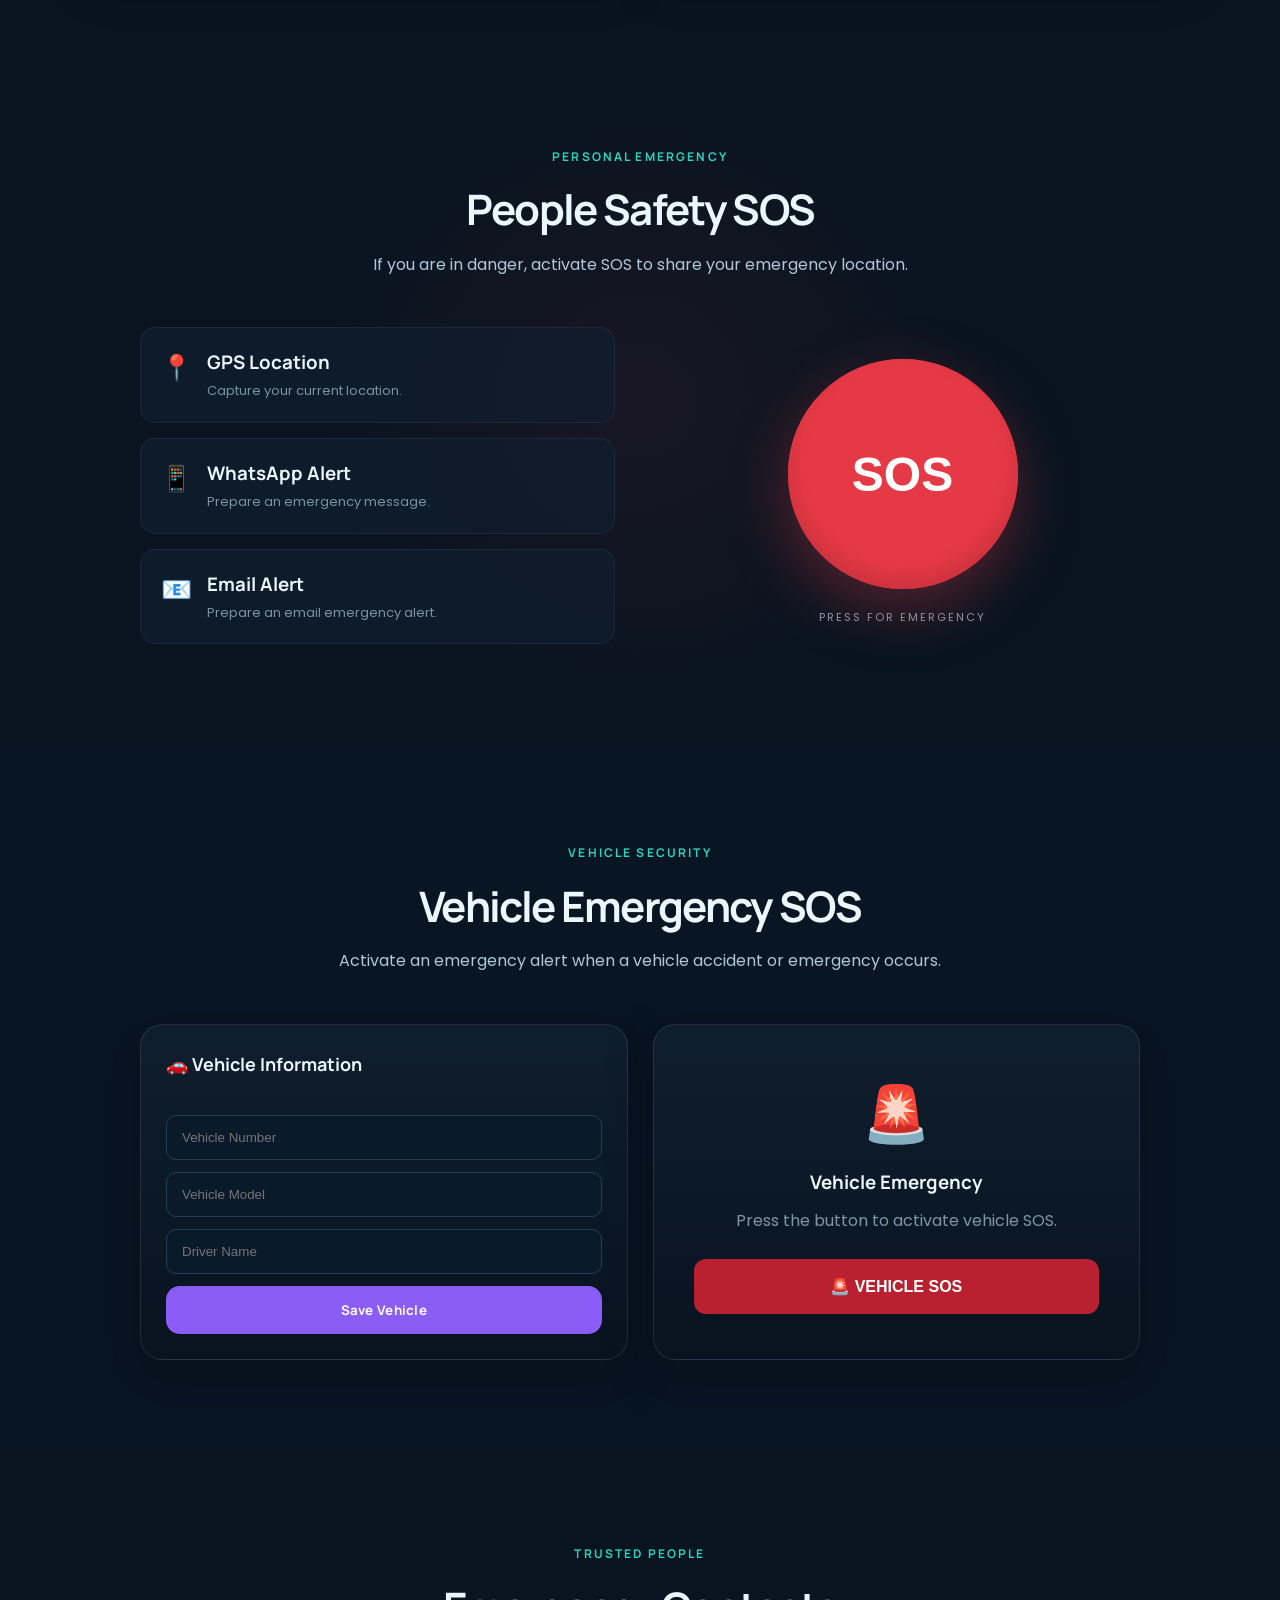
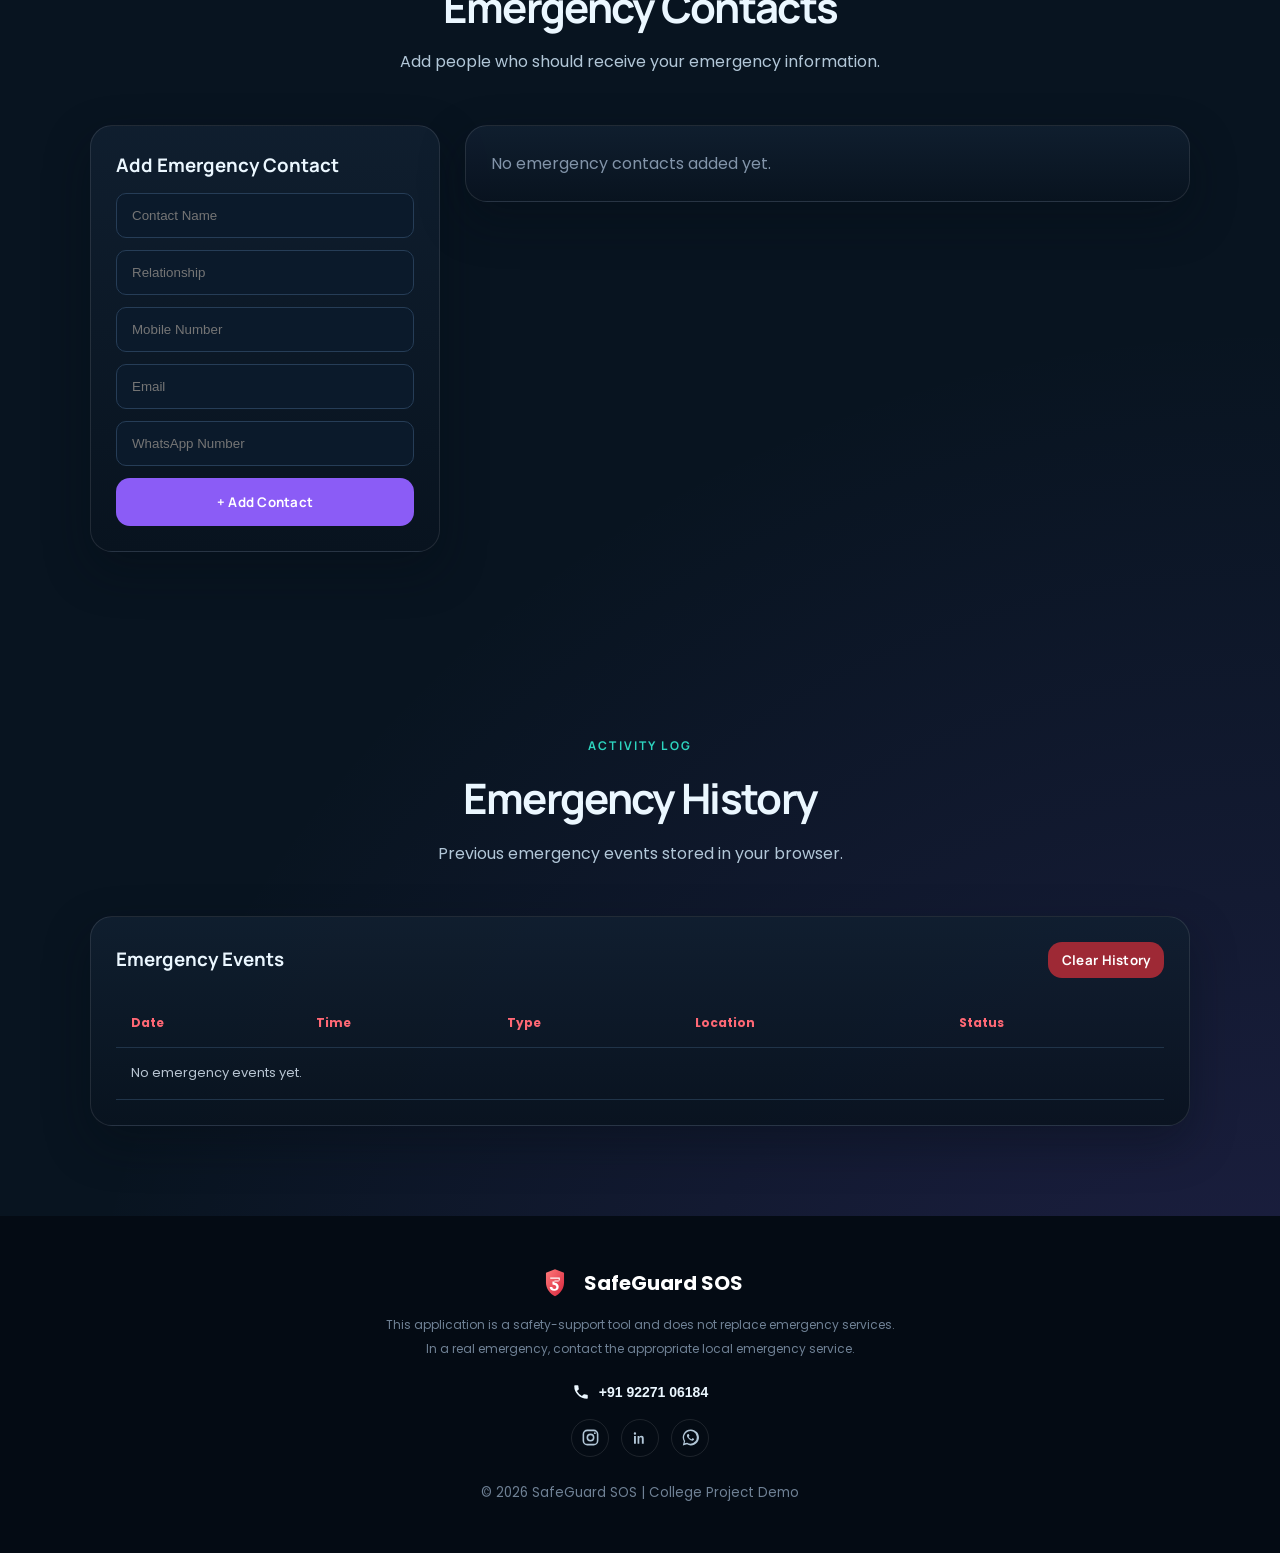
==== commit 783b2fed: "file name" ====
--- a/index.html
+++ b/index.html
@@ -420,6 +420,50 @@
         In a real emergency, contact the appropriate local emergency service.
       </p>
 
+      <div class="footer-contact">
+        <a class="footer-phone" href="tel:+919227106184">
+          <svg viewBox="0 0 24 24" aria-hidden="true">
+            <path
+              d="M6.6 10.8a15.1 15.1 0 0 0 6.6 6.6l2.2-2.2a1 1 0 0 1 1-.2 11.4 11.4 0 0 0 3.6.6 1 1 0 0 1 1 1V20a1 1 0 0 1-1 1A17 17 0 0 1 3 4a1 1 0 0 1 1-1h3.5a1 1 0 0 1 1 1 11.4 11.4 0 0 0 .6 3.6 1 1 0 0 1-.2 1z"
+              fill="currentColor"
+            />
+          </svg>
+          +91 92271 06184
+        </a>
+
+        <div class="footer-socials" aria-label="Social media">
+          <span class="footer-social-icon" role="img" aria-label="Instagram">
+            <svg viewBox="0 0 24 24" aria-hidden="true">
+              <rect x="3" y="3" width="18" height="18" rx="5" fill="none" stroke="currentColor" stroke-width="2" />
+              <circle cx="12" cy="12" r="4" fill="none" stroke="currentColor" stroke-width="2" />
+              <circle cx="17.5" cy="6.5" r="1.2" fill="currentColor" />
+            </svg>
+          </span>
+          <span class="footer-social-icon" role="img" aria-label="LinkedIn">
+            <svg viewBox="0 0 24 24" aria-hidden="true">
+              <path
+                d="M5 8.5a1.5 1.5 0 1 0 0-3 1.5 1.5 0 0 0 0 3ZM3.8 10h2.4v10H3.8zm4.5 0h2.3v1.4h.1a2.6 2.6 0 0 1 2.4-1.6c2.5 0 3 1.6 3 3.8V20h-2.4v-5.7c0-1.4 0-2.5-1.5-2.5s-1.7 1.2-1.7 2.4V20H8.3z"
+                fill="currentColor"
+              />
+            </svg>
+          </span>
+          <a
+            class="footer-social-icon"
+            href="https://wa.me/919227106184"
+            target="_blank"
+            rel="noopener noreferrer"
+            aria-label="Chat with SafeGuard SOS on WhatsApp"
+          >
+            <svg viewBox="0 0 24 24" aria-hidden="true">
+              <path
+                d="M12 2a9.8 9.8 0 0 0-8.4 14.8L2.3 22l5.3-1.4A10 10 0 1 0 12 2Zm0 17.8a8 8 0 0 1-4.1-1.1l-.3-.2-3.1.8.8-3-.2-.3A8 8 0 1 1 12 19.8Zm4.4-6c-.2-.1-1.4-.7-1.6-.8s-.4-.1-.5.1-.6.8-.8 1-.3.2-.5.1a6.5 6.5 0 0 1-1.9-1.2 7.1 7.1 0 0 1-1.3-1.6c-.1-.2 0-.3.1-.4l.4-.5.3-.4c.1-.1 0-.3 0-.4s-.5-1.3-.7-1.8c-.2-.5-.4-.4-.5-.4h-.5c-.2 0-.4.1-.6.3s-.8.8-.8 1.9.8 2.2.9 2.4a9.8 9.8 0 0 0 3.7 3.3c.5.2.9.4 1.2.5.5.2 1 .2 1.4.1.4-.1 1.4-.6 1.6-1.1s.2-1 .1-1.1-.2-.2-.4-.3Z"
+                fill="currentColor"
+              />
+            </svg>
+          </a>
+        </div>
+      </div>
+
       <small>© 2026 SafeGuard SOS | College Project Demo</small>
     </footer>
 
--- a/style.css
+++ b/style.css
@@ -1103,6 +1103,66 @@
   margin: 5px auto;
 }
 
+.footer-contact {
+  display: flex;
+  flex-direction: column;
+  align-items: center;
+  gap: 16px;
+  margin-top: 22px;
+}
+
+.footer-phone {
+  display: inline-flex;
+  align-items: center;
+  gap: 9px;
+  color: var(--text);
+  font-size: 14px;
+  font-weight: 600;
+  text-decoration: none;
+}
+
+.footer-phone:hover {
+  color: var(--primary);
+}
+
+.footer-phone svg {
+  width: 18px;
+  height: 18px;
+}
+
+.footer-socials {
+  display: flex;
+  align-items: center;
+  gap: 12px;
+}
+
+.footer-social-icon {
+  width: 38px;
+  height: 38px;
+  display: inline-flex;
+  align-items: center;
+  justify-content: center;
+  border: 1px solid var(--line);
+  border-radius: 50%;
+  color: var(--muted);
+  transition: color 0.2s ease, background 0.2s ease, border-color 0.2s ease;
+}
+
+.footer-social-icon svg {
+  width: 19px;
+  height: 19px;
+}
+
+a.footer-social-icon {
+  text-decoration: none;
+}
+
+a.footer-social-icon:hover {
+  color: white;
+  background: #25d366;
+  border-color: #25d366;
+}
+
 footer small {
   display: block;
   margin-top: 25px;
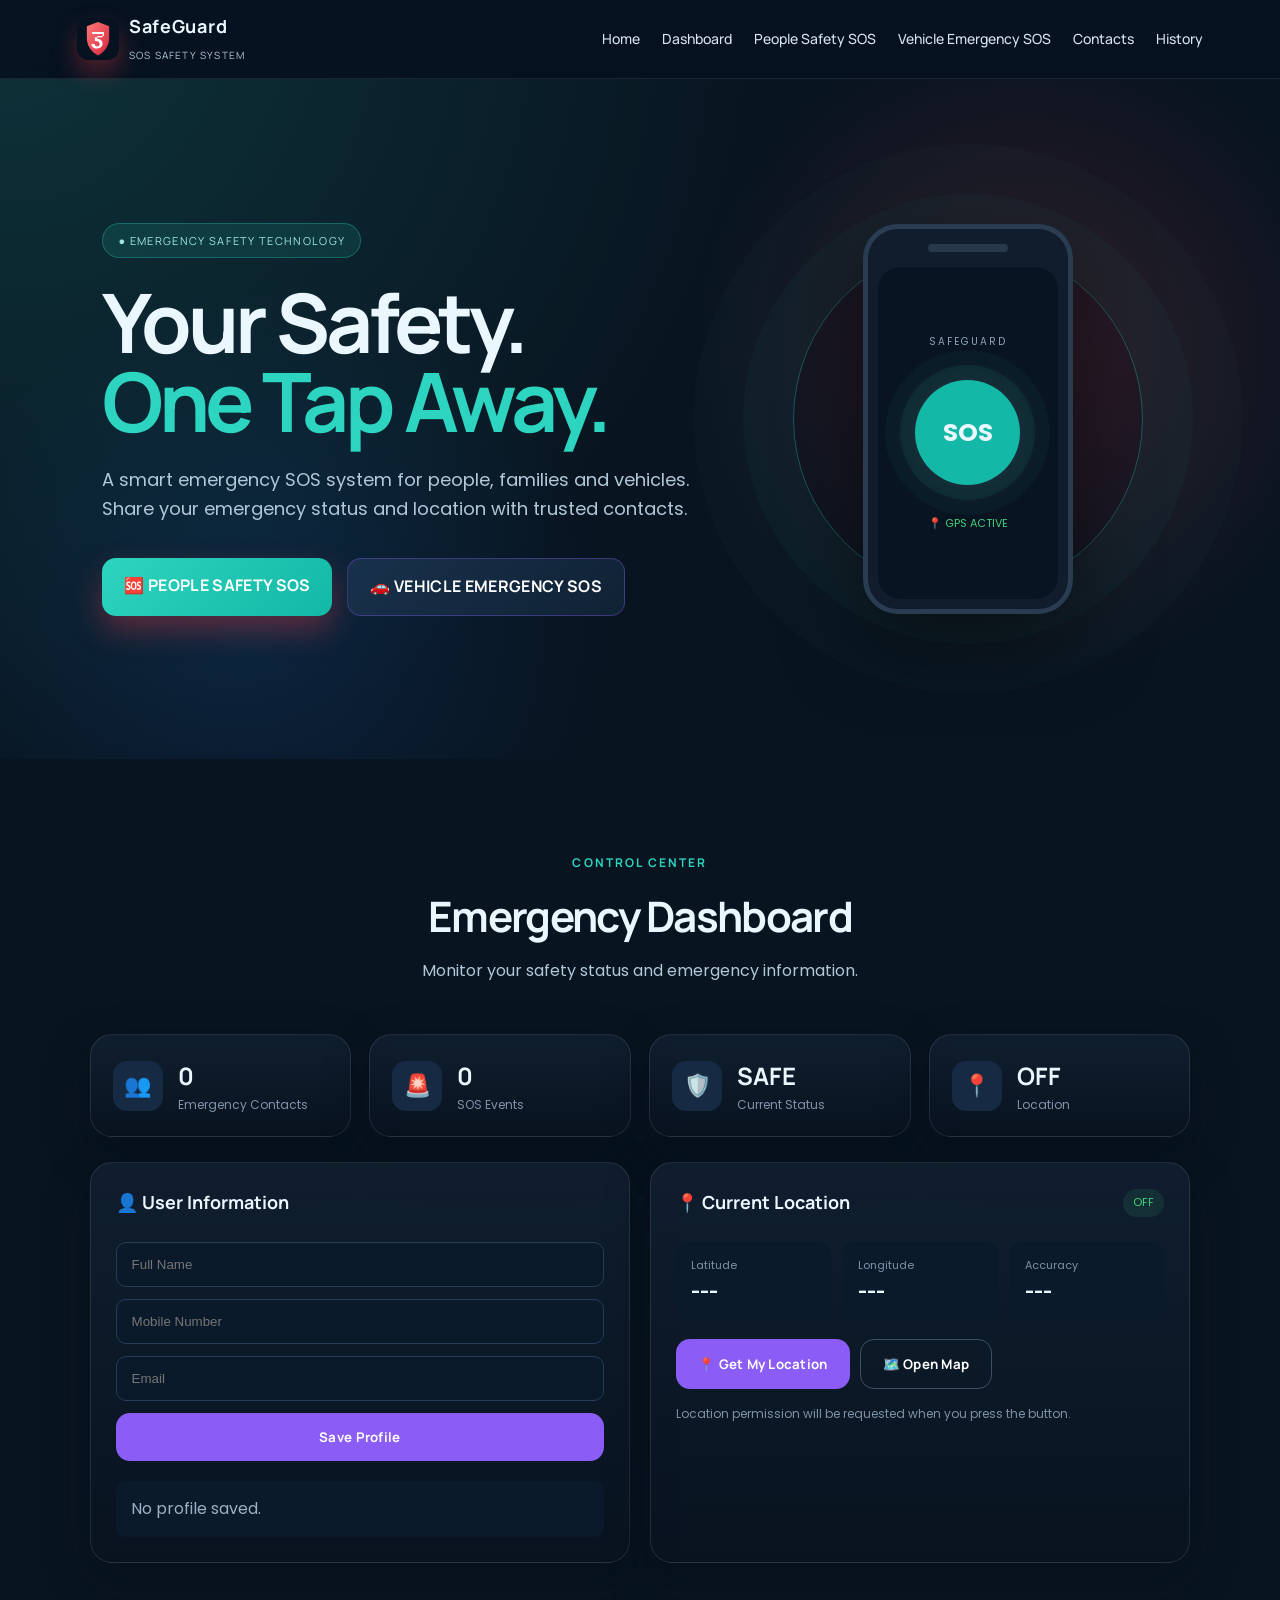
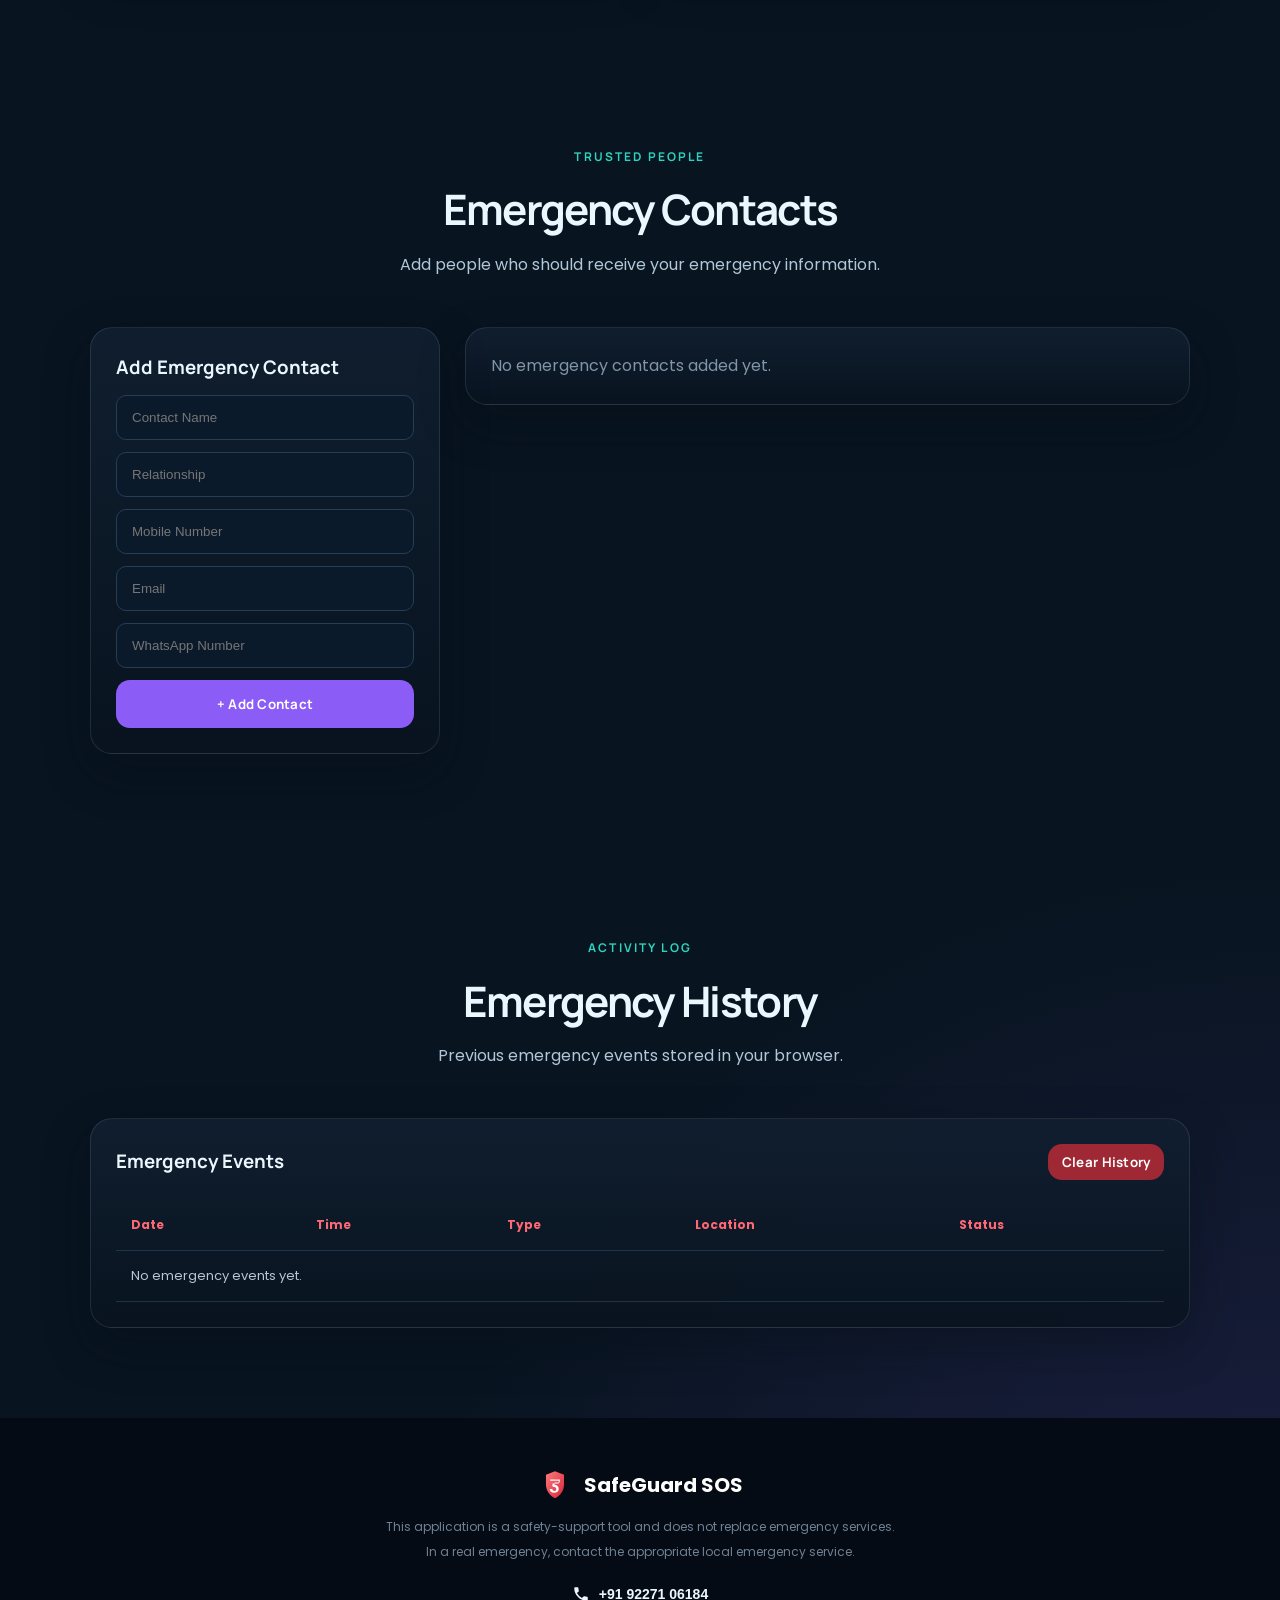
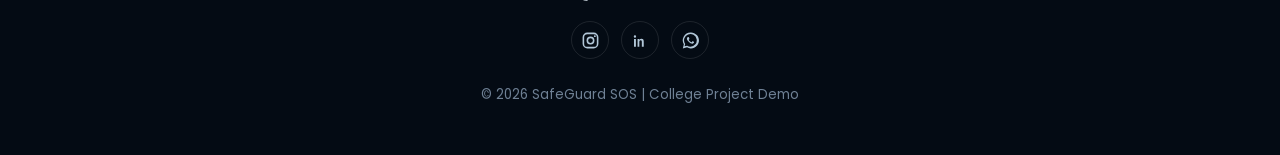
==== commit 88b2309d: "file name" ====
--- a/index.html
+++ b/index.html
@@ -45,11 +45,10 @@
       <nav id="navMenu">
         <a href="#home">Home</a>
         <a href="#dashboard">Dashboard</a>
-        <a href="#people">People SOS</a>
-        <a href="#vehicle">Vehicle SOS</a>
+        <a href="people-safety.html">People Safety SOS</a>
+        <a href="vehicle-emergency.html">Vehicle Emergency SOS</a>
         <a href="#contacts">Contacts</a>
         <a href="#history">History</a>
-        <a href="medical-response.html">Medical Response</a>
       </nav>
 
       <button class="menu-btn" id="menuBtn">☰</button>
@@ -68,13 +67,10 @@
         </p>
 
         <div class="hero-buttons">
-          <button class="btn danger" onclick="startSOS('People Safety')">
-            🆘 PEOPLE SAFETY SOS
-          </button>
-
-          <button class="btn secondary" onclick="startSOS('Vehicle Emergency')">
+          <a class="btn danger" href="people-safety.html">🆘 PEOPLE SAFETY SOS</a>
+          <a class="btn secondary" href="vehicle-emergency.html">
             🚗 VEHICLE EMERGENCY SOS
-          </button>
+          </a>
         </div>
       </div>
 
@@ -187,94 +183,6 @@
           <p id="locationMessage" class="small-message">
             Location permission will be requested when you press the button.
           </p>
-        </div>
-      </div>
-    </section>
-
-    <!-- ================= PEOPLE SOS ================= -->
-    <section id="people" class="section sos-section">
-      <div class="section-title">
-        <span>PERSONAL EMERGENCY</span>
-        <h2>People Safety SOS</h2>
-        <p>
-          If you are in danger, activate SOS to share your emergency location.
-        </p>
-      </div>
-
-      <div class="sos-container">
-        <div class="sos-info">
-          <div class="feature">
-            <span>📍</span>
-            <div>
-              <h3>GPS Location</h3>
-              <p>Capture your current location.</p>
-            </div>
-          </div>
-
-          <div class="feature">
-            <span>📱</span>
-            <div>
-              <h3>WhatsApp Alert</h3>
-              <p>Prepare an emergency message.</p>
-            </div>
-          </div>
-
-          <div class="feature">
-            <span>📧</span>
-            <div>
-              <h3>Email Alert</h3>
-              <p>Prepare an email emergency alert.</p>
-            </div>
-          </div>
-        </div>
-
-        <div class="sos-button-wrapper">
-          <div class="pulse-ring"></div>
-          <button class="big-sos" onclick="startSOS('People Safety')">
-            SOS
-          </button>
-          <p>PRESS FOR EMERGENCY</p>
-        </div>
-      </div>
-    </section>
-
-    <!-- ================= VEHICLE SOS ================= -->
-    <section id="vehicle" class="section vehicle-section">
-      <div class="section-title">
-        <span>VEHICLE SECURITY</span>
-        <h2>Vehicle Emergency SOS</h2>
-        <p>
-          Activate an emergency alert when a vehicle accident or emergency
-          occurs.
-        </p>
-      </div>
-
-      <div class="vehicle-grid">
-        <div class="card">
-          <div class="card-header">
-            <h3>🚗 Vehicle Information</h3>
-          </div>
-
-          <input id="vehicleNumber" type="text" placeholder="Vehicle Number" />
-          <input id="vehicleModel" type="text" placeholder="Vehicle Model" />
-          <input id="driverName" type="text" placeholder="Driver Name" />
-
-          <button class="btn primary full" onclick="saveVehicle()">
-            Save Vehicle
-          </button>
-        </div>
-
-        <div class="vehicle-sos-card">
-          <div class="vehicle-icon">🚨</div>
-          <h3>Vehicle Emergency</h3>
-          <p>Press the button to activate vehicle SOS.</p>
-
-          <button
-            class="vehicle-sos-btn"
-            onclick="startSOS('Vehicle Emergency')"
-          >
-            🚨 VEHICLE SOS
-          </button>
         </div>
       </div>
     </section>
@@ -338,45 +246,6 @@
 
             <tbody id="historyTable"></tbody>
           </table>
-        </div>
-      </div>
-    </section>
-
-    <!-- ================= EMERGENCY RESULT ================= -->
-    <section id="emergencyResult" class="section emergency-result hidden">
-      <div class="emergency-active">
-        <div class="emergency-icon">🚨</div>
-
-        <h2>SOS ACTIVE</h2>
-
-        <p id="emergencyType">Emergency detected</p>
-
-        <div class="message-box">
-          <h3>Emergency Message</h3>
-          <textarea id="emergencyMessage" readonly></textarea>
-
-          <div class="button-row">
-            <button class="btn primary" onclick="copyMessage()">
-              📋 COPY MESSAGE
-            </button>
-
-            <button class="btn whatsapp" onclick="sendWhatsAppAlert()">
-              💬 SEND VIA WHATSAPP
-            </button>
-
-            <button class="btn email" onclick="sendEmailAlert()">
-              📧 SEND EMAIL ALERT
-            </button>
-          </div>
-        </div>
-
-        <div class="button-row response-actions">
-          <a class="btn primary medical-link" href="medical-response.html"
-            >🩺 DOCTOR & AMBULANCE DETAILS</a
-          >
-          <button class="btn resolve" onclick="resolveEmergency()">
-            ✓ RESOLVE EMERGENCY
-          </button>
         </div>
       </div>
     </section>
@@ -467,27 +336,6 @@
       <small>© 2026 SafeGuard SOS | College Project Demo</small>
     </footer>
 
-    <!-- ================= COUNTDOWN MODAL ================= -->
-    <div id="countdownModal" class="modal hidden">
-      <div class="modal-content">
-        <div class="modal-icon">🚨</div>
-
-        <h2 id="countdownTitle">SOS ACTIVATING...</h2>
-
-        <p>
-          Tap ACTIVATE NOW to send the emergency alert, or CANCEL SOS to exit.
-        </p>
-
-        <div class="button-row center">
-          <button class="btn danger" onclick="activateNow()">
-            ACTIVATE NOW
-          </button>
-
-          <button class="btn outline" onclick="cancelSOS()">CANCEL SOS</button>
-        </div>
-      </div>
-    </div>
-
     <!-- ================= TOAST ================= -->
     <div id="toast" class="toast"></div>
 
--- a/style.css
+++ b/style.css
@@ -81,6 +81,11 @@
   gap: 10px;
 }
 
+.logo-link {
+  color: inherit;
+  text-decoration: none;
+}
+
 .logo-icon {
   width: 42px;
   height: 42px;
@@ -212,6 +217,10 @@
   flex-wrap: wrap;
 }
 
+.hero-buttons a {
+  text-decoration: none;
+}
+
 /* =========================================
    BUTTONS
 ========================================= */
@@ -225,6 +234,7 @@
   color: white;
   font-weight: 700;
   letter-spacing: 0.02em;
+  text-decoration: none;
 
   cursor: pointer;
   transition: 0.25s ease;
@@ -408,6 +418,7 @@
   text-transform: uppercase;
 }
 
+.section-title h1,
 .section-title h2 {
   font-size: clamp(32px, 4vw, 42px);
   margin: 8px 0;
@@ -1314,5 +1325,4 @@
 
 /* Medical response link shown after SOS activation */
 .response-actions { justify-content: center; margin-top: 18px; }
-.medical-link { display: inline-flex; align-items: center; justify-content: center; text-decoration: none; }
 @media (max-width: 500px) { .response-actions { flex-direction: column; } .response-actions > * { width: 100%; text-align: center; } }
